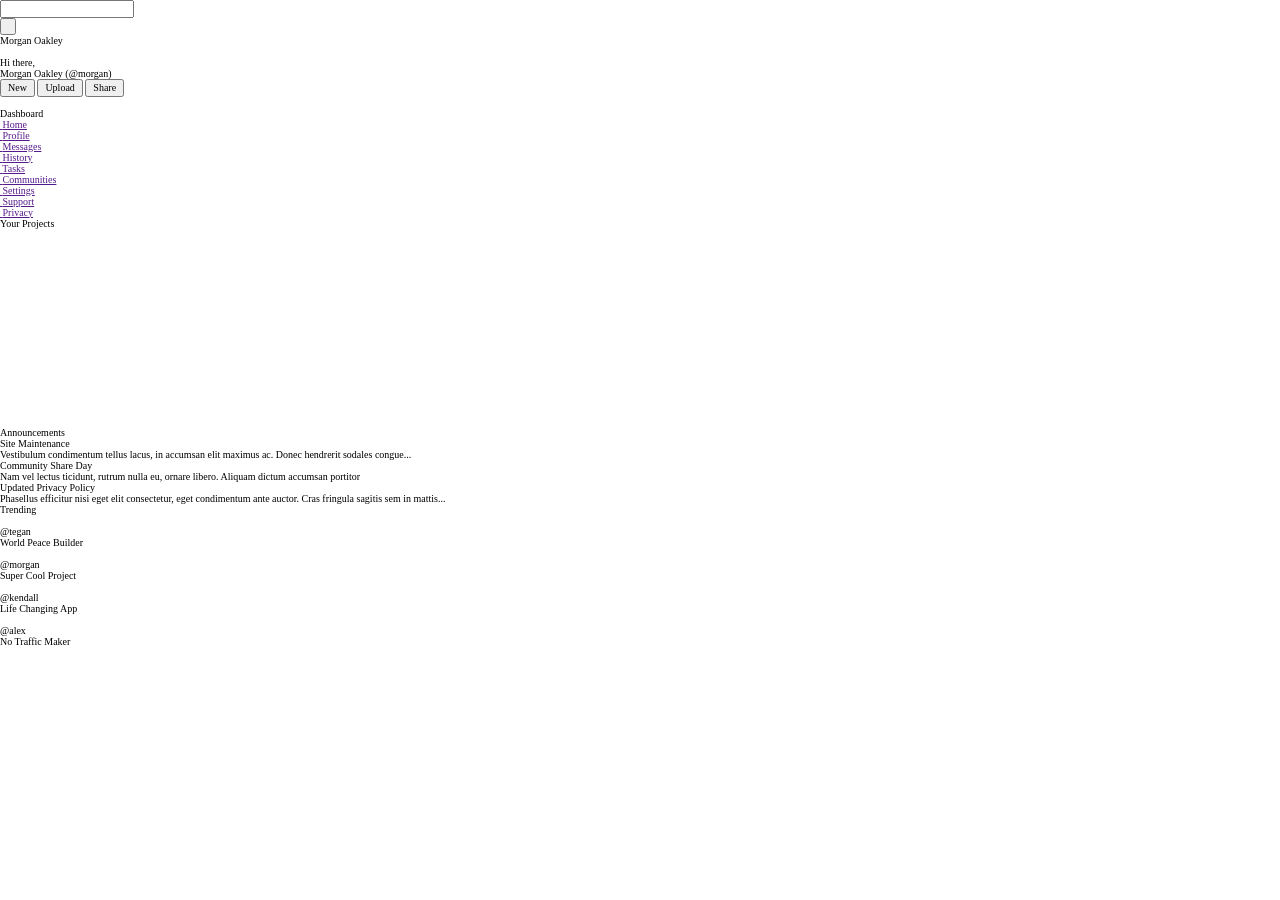
==== index.html @ 6ba6a6c7 "feat: add normilize.css" ====
<!DOCTYPE html>
<html lang="en">

<head>
    <meta charset="UTF-8">
    <meta name="viewport" content="width=device-width, initial-scale=1.0">
    <link rel="stylesheet" href="assets/css/style.css">
    <title>Admin Dashboard</title>
</head>

<body>
    <header class="header">
        <section class="header__top">
            <div class="header__search">
                <label for="search" class="header__label"></label>
                <input type="search" class="header__input" name="user__query" id="search">
            </div>
            <div class="header__user-nav">
                <button class="header__icon-button">
                    <img src="" alt="" class="header__icon">
                </button>
                <img src="" alt="" class="header__avatar-sm">
                <h2 class="header__username">
                    Morgan Oakley
                </h2>
            </div>
        </section>
        <section class="header__bottom">
            <div class="header__user-info">
                <img src="" alt="" class="header__avatar-bg">
                <div class="header__welcome-group">
                    <p class="header__welcome-hello">
                        Hi there,
                    </p>
                    <h2 class="header__welcome-user">
                        Morgan Oakley <span>(@morgan)</span>
                    </h2>
                </div>
            </div>
            <div class="header__actions">
                <button class="header__actions-button">New</button>
                <button class="header__actions-button">Upload</button>
                <button class="header__actions-button">Share</button>
            </div>
        </section>
    </header>
    <aside class="aside">
        <div class="aside__logo">
            <img src="" alt="" class="aside__logo-img">
            <h1 class="aside__logo-name">Dashboard</h1>
        </div>
        <nav class="aside__nav-main">
            <ul class="aside__nav-links">
                <li class="aside__nav-link">
                    <a href="" class="aside__nav-item-wrapper">
                        <img src="" alt="" class="aside__nav-icon">
                        <span class="aside__nav-text">Home</span>
                    </a>
                </li>
                <li class="aside__nav-link">
                    <a href="" class="aside__nav-item-wrapper">
                        <img src="" alt="" class="aside__nav-icon">
                        <span class="aside__nav-text">Profile</span>
                    </a>
                </li>
                <li class="aside__nav-link">
                    <a href="" class="aside__nav-item-wrapper">
                        <img src="" alt="" class="aside__nav-icon">
                        <span class="aside__nav-text">Messages</span>
                    </a>
                </li>
                <li class="aside__nav-link">
                    <a href="" class="aside__nav-item-wrapper">
                        <img src="" alt="" class="aside__nav-icon">
                        <span class="aside__nav-text">History</span>
                    </a>
                </li>
                <li class="aside__nav-link">
                    <a href="" class="aside__nav-item-wrapper">
                        <img src="" alt="" class="aside__nav-icon">
                        <span class="aside__nav-text">Tasks</span>
                    </a>
                </li>
                <li class="aside__nav-link">
                    <a href="" class="aside__nav-item-wrapper">
                        <img src="" alt="" class="aside__nav-icon">
                        <span class="aside__nav-text">Communities</span>
                    </a>
                </li>
            </ul>
        </nav>
        <nav class="aside__nav-ancillary">
            <ul class="aside__nav-links">
                <li class="aside__nav-link">
                    <a href="" class="aside__nav-item-wrapper">
                        <img src="" alt="" class="aside__nav-icon">
                        <span class="aside__nav-text">Settings</span>
                    </a>
                </li>
                <li class="aside__nav-link">
                    <a href="" class="aside__nav-item-wrapper">
                        <img src="" alt="" class="aside__nav-icon">
                        <span class="aside__nav-text">Support</span>
                    </a>
                </li>
                <li class="aside__nav-link">
                    <a href="" class="aside__nav-item-wrapper">
                        <img src="" alt="" class="aside__nav-icon">
                        <span class="aside__nav-text">Privacy</span>
                    </a>
                </li>
            </ul>
        </nav>
    </aside>
    <main class="main">
        <section class="main__projects-wrapper">
            <h2 class="main__projects-title">Your Projects</h2>
            <ul class="main__projects">
                <li class="main__project">
                    <h3 class="main__project-title"></h3>
                    <p class="main__project-desc"></p>
                    <ul class="main__project-actions">
                        <li class="main__project-action">
                            <img src="" alt="" class="main__project-icon">
                        </li>
                        <li class="main__project-action">
                            <img src="" alt="" class="main__project-icon">
                        </li>
                        <li class="main__project-action">
                            <img src="" alt="" class="main__project-icon">
                        </li>
                    </ul>
                </li>
                <li class="main__project">
                    <h3 class="main__project-title"></h3>
                    <p class="main__project-desc"></p>
                    <ul class="main__project-actions">
                        <li class="main__project-action">
                            <img src="" alt="" class="main__project-icon">
                        </li>
                        <li class="main__project-action">
                            <img src="" alt="" class="main__project-icon">
                        </li>
                        <li class="main__project-action">
                            <img src="" alt="" class="main__project-icon">
                        </li>
                    </ul>
                </li>
                <li class="main__project">
                    <h3 class="main__project-title"></h3>
                    <p class="main__project-desc"></p>
                    <ul class="main__project-actions">
                        <li class="main__project-action">
                            <img src="" alt="" class="main__project-icon">
                        </li>
                        <li class="main__project-action">
                            <img src="" alt="" class="main__project-icon">
                        </li>
                        <li class="main__project-action">
                            <img src="" alt="" class="main__project-icon">
                        </li>
                    </ul>
                </li>
                <li class="main__project">
                    <h3 class="main__project-title"></h3>
                    <p class="main__project-desc"></p>
                    <ul class="main__project-actions">
                        <li class="main__project-action">
                            <img src="" alt="" class="main__project-icon">
                        </li>
                        <li class="main__project-action">
                            <img src="" alt="" class="main__project-icon">
                        </li>
                        <li class="main__project-action">
                            <img src="" alt="" class="main__project-icon">
                        </li>
                    </ul>
                </li>
                <li class="main__project">
                    <h3 class="main__project-title"></h3>
                    <p class="main__project-desc"></p>
                    <ul class="main__project-actions">
                        <li class="main__project-action">
                            <img src="" alt="" class="main__project-icon">
                        </li>
                        <li class="main__project-action">
                            <img src="" alt="" class="main__project-icon">
                        </li>
                        <li class="main__project-action">
                            <img src="" alt="" class="main__project-icon">
                        </li>
                    </ul>
                </li>
                <li class="main__project">
                    <h3 class="main__project-title"></h3>
                    <p class="main__project-desc"></p>
                    <ul class="main__project-actions">
                        <li class="main__project-action">
                            <img src="" alt="" class="main__project-icon">
                        </li>
                        <li class="main__project-action">
                            <img src="" alt="" class="main__project-icon">
                        </li>
                        <li class="main__project-action">
                            <img src="" alt="" class="main__project-icon">
                        </li>
                    </ul>
                </li>
            </ul>
        </section>
        <aside class="main__aside">
            <section class="main__announcements-wrapper">
                <h2 class="main__announcements-title">Announcements</h2>
                <ul class="main__announcements">
                    <li class="main__announcement">
                        <h3 class="main__announcement-title">Site Maintenance</h3>
                        <p class="main__announcement-desc">
                            Vestibulum condimentum tellus lacus,
                            in accumsan elit maximus ac. Donec
                            hendrerit sodales congue...
                        </p>
                    </li>
                    <li class="main__announcement">
                        <h3 class="main__announcement-title">Community Share Day</h3>
                        <p class="main__announcement-desc">
                            Nam vel lectus ticidunt, rutrum nulla
                            eu, ornare libero. Aliquam dictum
                            accumsan portitor
                        </p>
                    </li>
                    <li class="main__announcement">
                        <h3 class="main__announcement-title">Updated Privacy Policy</h3>
                        <p class="main__announcement-desc">
                            Phasellus efficitur nisi eget elit
                            consectetur, eget condimentum ante
                            auctor. Cras fringula sagitis sem in
                            mattis...
                        </p>
                    </li>
                </ul>
            </section>
            <section class="main__trending-wrapper">
                <h2 class="main__trending-title">Trending</h2>
                <ul class="main__trending-users">
                    <li class="main__trending-user">
                        <img src="" alt="" class="main__trending-user-icon">
                        <div class="main__trending-user-info">
                            <p class="main__trending-user-nick">@tegan</p>
                            <p class="main__trending-user-desc">World Peace Builder</p>
                        </div>
                    </li>
                    <li class="main__trending-user">
                        <img src="" alt="" class="main__trending-user-icon">
                        <div class="main__trending-user-info">
                            <p class="main__trending-user-nick">@morgan</p>
                            <p class="main__trending-user-desc">Super Cool Project</p>
                        </div>
                    </li>
                    <li class="main__trending-user">
                        <img src="" alt="" class="main__trending-user-icon">
                        <div class="main__trending-user-info">
                            <p class="main__trending-user-nick">@kendall</p>
                            <p class="main__trending-user-desc">Life Changing App</p>
                        </div>
                    </li>
                    <li class="main__trending-user">
                        <img src="" alt="" class="main__trending-user-icon">
                        <div class="main__trending-user-info">
                            <p class="main__trending-user-nick">@alex</p>
                            <p class="main__trending-user-desc">No Traffic Maker</p>
                        </div>
                    </li>
                </ul>
            </section>
        </aside>
    </main>
</body>

</html>
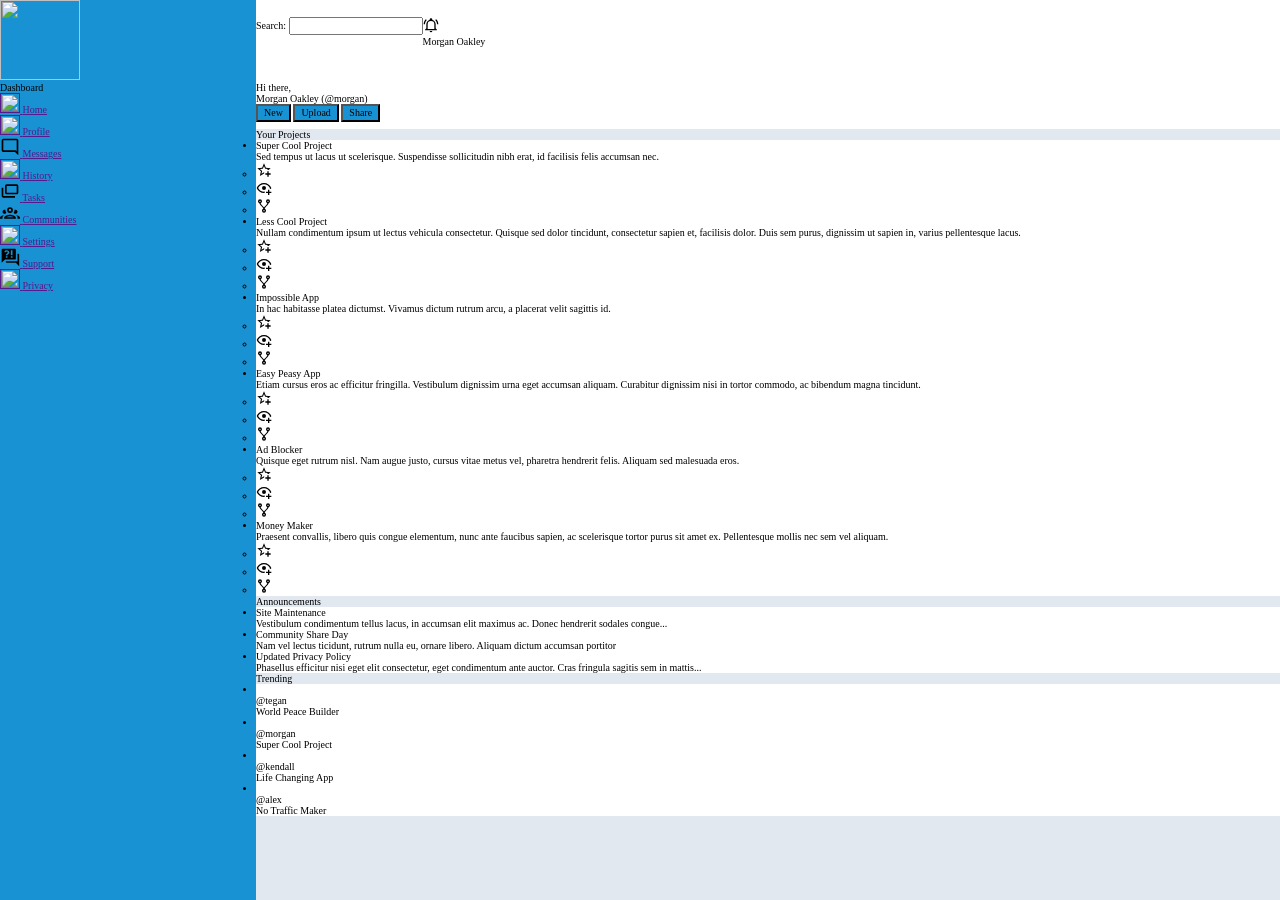
==== commit 6c405f77: "feat: add assets and the layout of major elements" ====
--- a/index.html
+++ b/index.html
@@ -12,12 +12,12 @@
     <header class="header">
         <section class="header__top">
             <div class="header__search">
-                <label for="search" class="header__label"></label>
+                <label for="search" class="header__label">Search:</label>
                 <input type="search" class="header__input" name="user__query" id="search">
             </div>
             <div class="header__user-nav">
                 <button class="header__icon-button">
-                    <img src="" alt="" class="header__icon">
+                    <img src="assets/img/bell-ring-outline.svg" width="16" height="16px" alt="" class="header__icon">
                 </button>
                 <img src="" alt="" class="header__avatar-sm">
                 <h2 class="header__username">
@@ -46,44 +46,44 @@
     </header>
     <aside class="aside">
         <div class="aside__logo">
-            <img src="" alt="" class="aside__logo-img">
+            <img src="assets/img/view-dashboard.svg" alt="" class="aside__logo-img">
             <h1 class="aside__logo-name">Dashboard</h1>
         </div>
         <nav class="aside__nav-main">
             <ul class="aside__nav-links">
                 <li class="aside__nav-link">
                     <a href="" class="aside__nav-item-wrapper">
-                        <img src="" alt="" class="aside__nav-icon">
+                        <img src="assets/img/home-outline.svg" alt="" class="aside__nav-icon">
                         <span class="aside__nav-text">Home</span>
                     </a>
                 </li>
                 <li class="aside__nav-link">
                     <a href="" class="aside__nav-item-wrapper">
-                        <img src="" alt="" class="aside__nav-icon">
+                        <img src="assets/img/card-account-details-outline.svg" alt="" class="aside__nav-icon">
                         <span class="aside__nav-text">Profile</span>
                     </a>
                 </li>
                 <li class="aside__nav-link">
                     <a href="" class="aside__nav-item-wrapper">
-                        <img src="" alt="" class="aside__nav-icon">
+                        <img src="assets/img/message-reply-outline.svg" alt="" class="aside__nav-icon">
                         <span class="aside__nav-text">Messages</span>
                     </a>
                 </li>
                 <li class="aside__nav-link">
                     <a href="" class="aside__nav-item-wrapper">
-                        <img src="" alt="" class="aside__nav-icon">
+                        <img src="assets/img/history.svg" alt="" class="aside__nav-icon">
                         <span class="aside__nav-text">History</span>
                     </a>
                 </li>
                 <li class="aside__nav-link">
                     <a href="" class="aside__nav-item-wrapper">
-                        <img src="" alt="" class="aside__nav-icon">
+                        <img src="assets/img/dock-window.svg" alt="" class="aside__nav-icon">
                         <span class="aside__nav-text">Tasks</span>
                     </a>
                 </li>
                 <li class="aside__nav-link">
                     <a href="" class="aside__nav-item-wrapper">
-                        <img src="" alt="" class="aside__nav-icon">
+                        <img src="assets/img/account-group-outline.svg" alt="" class="aside__nav-icon">
                         <span class="aside__nav-text">Communities</span>
                     </a>
                 </li>
@@ -93,19 +93,19 @@
             <ul class="aside__nav-links">
                 <li class="aside__nav-link">
                     <a href="" class="aside__nav-item-wrapper">
-                        <img src="" alt="" class="aside__nav-icon">
+                        <img src="assets/img/cog.svg" alt="" class="aside__nav-icon">
                         <span class="aside__nav-text">Settings</span>
                     </a>
                 </li>
                 <li class="aside__nav-link">
                     <a href="" class="aside__nav-item-wrapper">
-                        <img src="" alt="" class="aside__nav-icon">
+                        <img src="assets/img/frequently-asked-questions.svg" alt="" class="aside__nav-icon">
                         <span class="aside__nav-text">Support</span>
                     </a>
                 </li>
                 <li class="aside__nav-link">
                     <a href="" class="aside__nav-item-wrapper">
-                        <img src="" alt="" class="aside__nav-icon">
+                        <img src="assets/img/shield-check-outline.svg" alt="" class="aside__nav-icon">
                         <span class="aside__nav-text">Privacy</span>
                     </a>
                 </li>
@@ -117,92 +117,116 @@
             <h2 class="main__projects-title">Your Projects</h2>
             <ul class="main__projects">
                 <li class="main__project">
-                    <h3 class="main__project-title"></h3>
-                    <p class="main__project-desc"></p>
-                    <ul class="main__project-actions">
-                        <li class="main__project-action">
-                            <img src="" alt="" class="main__project-icon">
-                        </li>
-                        <li class="main__project-action">
-                            <img src="" alt="" class="main__project-icon">
-                        </li>
-                        <li class="main__project-action">
-                            <img src="" alt="" class="main__project-icon">
-                        </li>
-                    </ul>
-                </li>
-                <li class="main__project">
-                    <h3 class="main__project-title"></h3>
-                    <p class="main__project-desc"></p>
-                    <ul class="main__project-actions">
-                        <li class="main__project-action">
-                            <img src="" alt="" class="main__project-icon">
-                        </li>
-                        <li class="main__project-action">
-                            <img src="" alt="" class="main__project-icon">
-                        </li>
-                        <li class="main__project-action">
-                            <img src="" alt="" class="main__project-icon">
-                        </li>
-                    </ul>
-                </li>
-                <li class="main__project">
-                    <h3 class="main__project-title"></h3>
-                    <p class="main__project-desc"></p>
-                    <ul class="main__project-actions">
-                        <li class="main__project-action">
-                            <img src="" alt="" class="main__project-icon">
-                        </li>
-                        <li class="main__project-action">
-                            <img src="" alt="" class="main__project-icon">
-                        </li>
-                        <li class="main__project-action">
-                            <img src="" alt="" class="main__project-icon">
-                        </li>
-                    </ul>
-                </li>
-                <li class="main__project">
-                    <h3 class="main__project-title"></h3>
-                    <p class="main__project-desc"></p>
-                    <ul class="main__project-actions">
-                        <li class="main__project-action">
-                            <img src="" alt="" class="main__project-icon">
-                        </li>
-                        <li class="main__project-action">
-                            <img src="" alt="" class="main__project-icon">
-                        </li>
-                        <li class="main__project-action">
-                            <img src="" alt="" class="main__project-icon">
-                        </li>
-                    </ul>
-                </li>
-                <li class="main__project">
-                    <h3 class="main__project-title"></h3>
-                    <p class="main__project-desc"></p>
-                    <ul class="main__project-actions">
-                        <li class="main__project-action">
-                            <img src="" alt="" class="main__project-icon">
-                        </li>
-                        <li class="main__project-action">
-                            <img src="" alt="" class="main__project-icon">
-                        </li>
-                        <li class="main__project-action">
-                            <img src="" alt="" class="main__project-icon">
-                        </li>
-                    </ul>
-                </li>
-                <li class="main__project">
-                    <h3 class="main__project-title"></h3>
-                    <p class="main__project-desc"></p>
-                    <ul class="main__project-actions">
-                        <li class="main__project-action">
-                            <img src="" alt="" class="main__project-icon">
-                        </li>
-                        <li class="main__project-action">
-                            <img src="" alt="" class="main__project-icon">
-                        </li>
-                        <li class="main__project-action">
-                            <img src="" alt="" class="main__project-icon">
+                    <h3 class="main__project-title">Super Cool Project</h3>
+                    <p class="main__project-desc">
+                        Sed tempus ut lacus ut scelerisque. Suspendisse 
+                        sollicitudin nibh erat, id facilisis felis accumsan nec.
+                    </p>
+                    <ul class="main__project-actions">
+                        <li class="main__project-action">
+                            <img src="assets/img/star-plus-outline.svg" alt="" class="main__project-icon">
+                        </li>
+                        <li class="main__project-action">
+                            <img src="assets/img/eye-plus-outline.svg" alt="" class="main__project-icon">
+                        </li>
+                        <li class="main__project-action">
+                            <img src="assets/img/source-fork.svg" alt="" class="main__project-icon">
+                        </li>
+                    </ul>
+                </li>
+                <li class="main__project">
+                    <h3 class="main__project-title">Less Cool Project</h3>
+                    <p class="main__project-desc">
+                        Nullam condimentum ipsum ut lectus vehicula consectetur.
+                        Quisque sed dolor tincidunt, consectetur sapien et, 
+                        facilisis dolor. Duis sem purus, dignissim ut sapien in,
+                        varius pellentesque lacus.
+                    </p>
+                    <ul class="main__project-actions">
+                        <li class="main__project-action">
+                            <img src="assets/img/star-plus-outline.svg" alt="" class="main__project-icon">
+                        </li>
+                        <li class="main__project-action">
+                            <img src="assets/img/eye-plus-outline.svg" alt="" class="main__project-icon">
+                        </li>
+                        <li class="main__project-action">
+                            <img src="assets/img/source-fork.svg" alt="" class="main__project-icon">
+                        </li>
+                    </ul>
+                </li>
+                <li class="main__project">
+                    <h3 class="main__project-title">Impossible App</h3>
+                    <p class="main__project-desc">
+                        In hac habitasse platea dictumst. Vivamus dictum rutrum 
+                        arcu, a placerat velit sagittis id.
+                    </p>
+                    <ul class="main__project-actions">
+                        <li class="main__project-action">
+                            <img src="assets/img/star-plus-outline.svg" alt="" class="main__project-icon">
+                        </li>
+                        <li class="main__project-action">
+                            <img src="assets/img/eye-plus-outline.svg" alt="" class="main__project-icon">
+                        </li>
+                        <li class="main__project-action">
+                            <img src="assets/img/source-fork.svg" alt="" class="main__project-icon">
+                        </li>
+                    </ul>
+                </li>
+                <li class="main__project">
+                    <h3 class="main__project-title">Easy Peasy App</h3>
+                    <p class="main__project-desc">
+                        Etiam cursus eros ac efficitur fringilla. Vestibulum
+                        dignissim urna eget accumsan aliquam. Curabitur 
+                        dignissim nisi in tortor commodo, ac bibendum magna
+                        tincidunt.
+                    </p>
+                    <ul class="main__project-actions">
+                        <li class="main__project-action">
+                            <img src="assets/img/star-plus-outline.svg" alt="" class="main__project-icon">
+                        </li>
+                        <li class="main__project-action">
+                            <img src="assets/img/eye-plus-outline.svg" alt="" class="main__project-icon">
+                        </li>
+                        <li class="main__project-action">
+                            <img src="assets/img/source-fork.svg" alt="" class="main__project-icon">
+                        </li>
+                    </ul>
+                </li>
+                <li class="main__project">
+                    <h3 class="main__project-title">Ad Blocker</h3>
+                    <p class="main__project-desc">
+                       Quisque eget rutrum nisl. Nam augue justo, cursus vitae
+                       metus vel, pharetra hendrerit felis. Aliquam sed
+                       malesuada eros. 
+                    </p>
+                    <ul class="main__project-actions">
+                        <li class="main__project-action">
+                            <img src="assets/img/star-plus-outline.svg" alt="" class="main__project-icon">
+                        </li>
+                        <li class="main__project-action">
+                            <img src="assets/img/eye-plus-outline.svg" alt="" class="main__project-icon">
+                        </li>
+                        <li class="main__project-action">
+                            <img src="assets/img/source-fork.svg" alt="" class="main__project-icon">
+                        </li>
+                    </ul>
+                </li>
+                <li class="main__project">
+                    <h3 class="main__project-title">Money Maker</h3>
+                    <p class="main__project-desc">
+                      Praesent convallis, libero quis congue elementum, nunc
+                      ante faucibus sapien, ac scelerisque tortor purus sit amet
+                      ex. Pellentesque mollis nec sem vel aliquam.  
+                    </p>
+                    <ul class="main__project-actions">
+                        <li class="main__project-action">
+                            <img src="assets/img/star-plus-outline.svg" alt="" class="main__project-icon">
+                        </li>
+                        <li class="main__project-action">
+                            <img src="assets/img/eye-plus-outline.svg" alt="" class="main__project-icon">
+                        </li>
+                        <li class="main__project-action">
+                            <img src="assets/img/source-fork.svg" alt="" class="main__project-icon">
                         </li>
                     </ul>
                 </li>
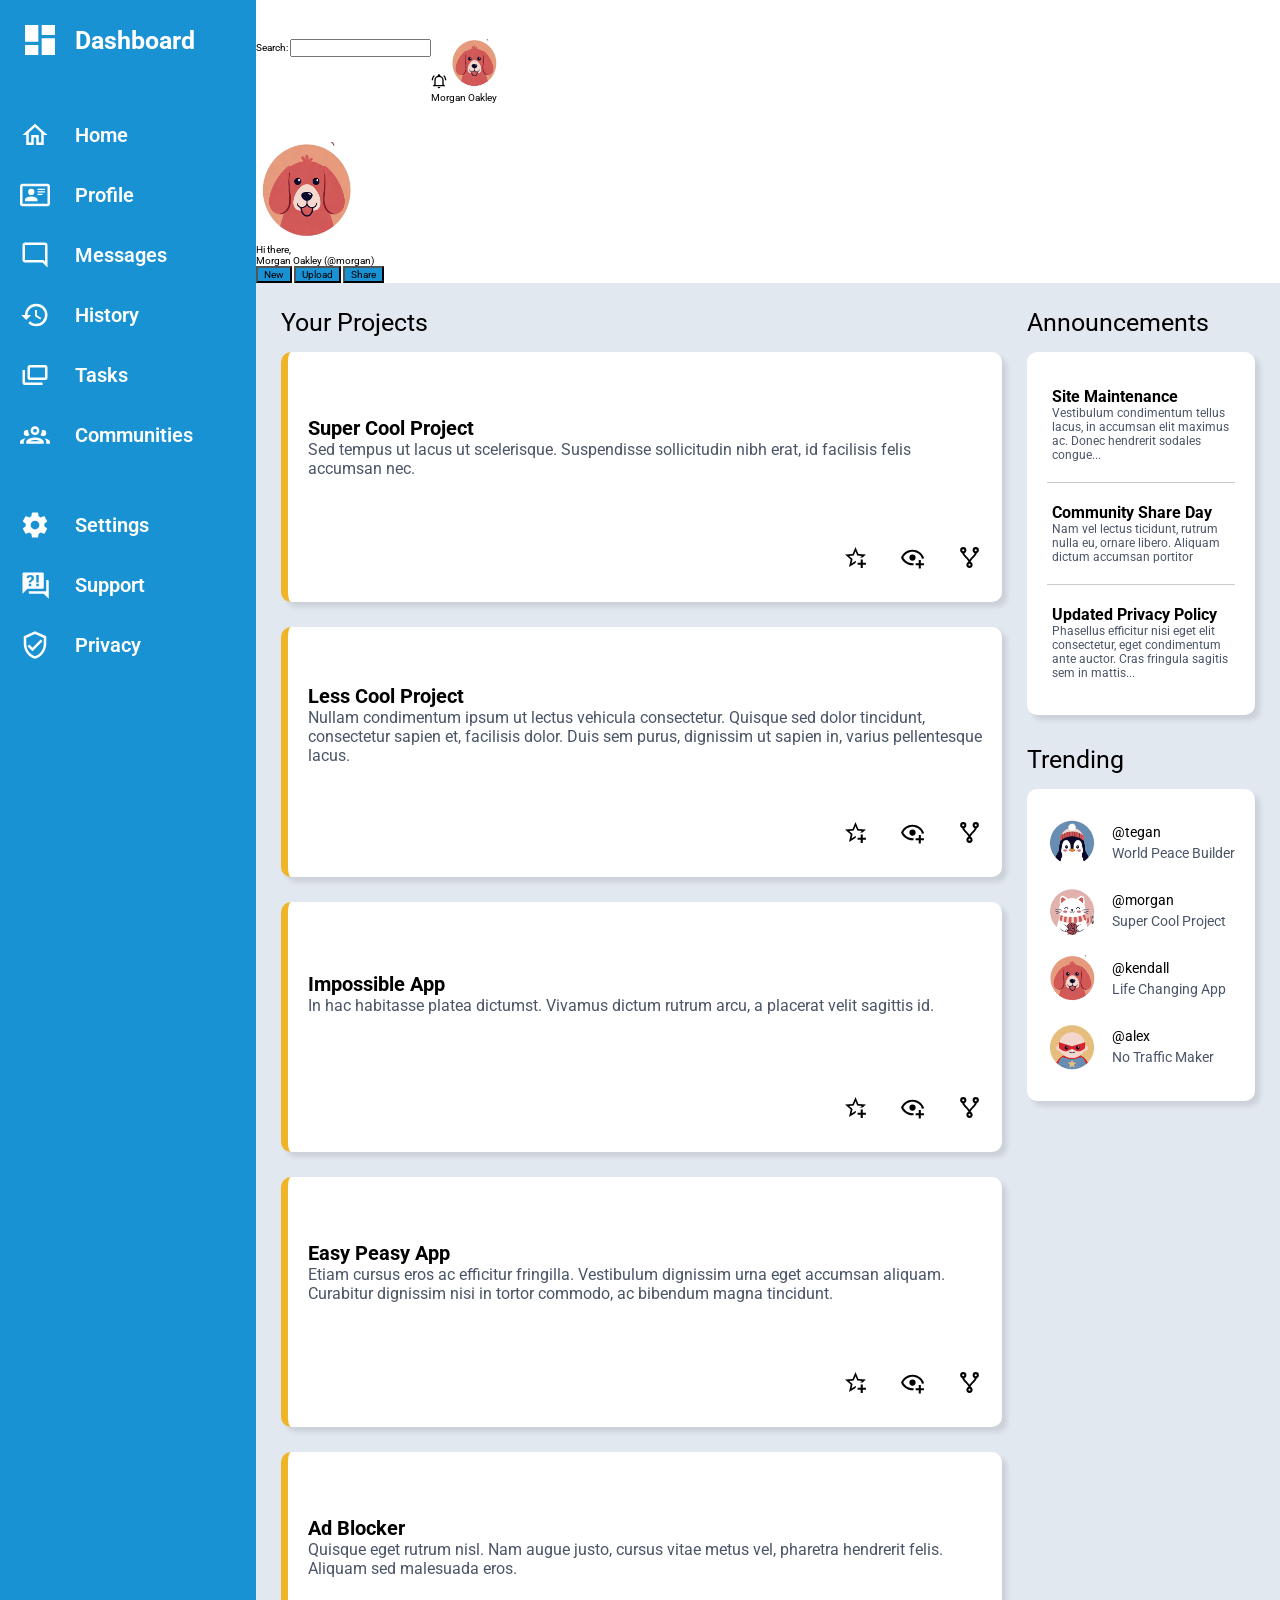
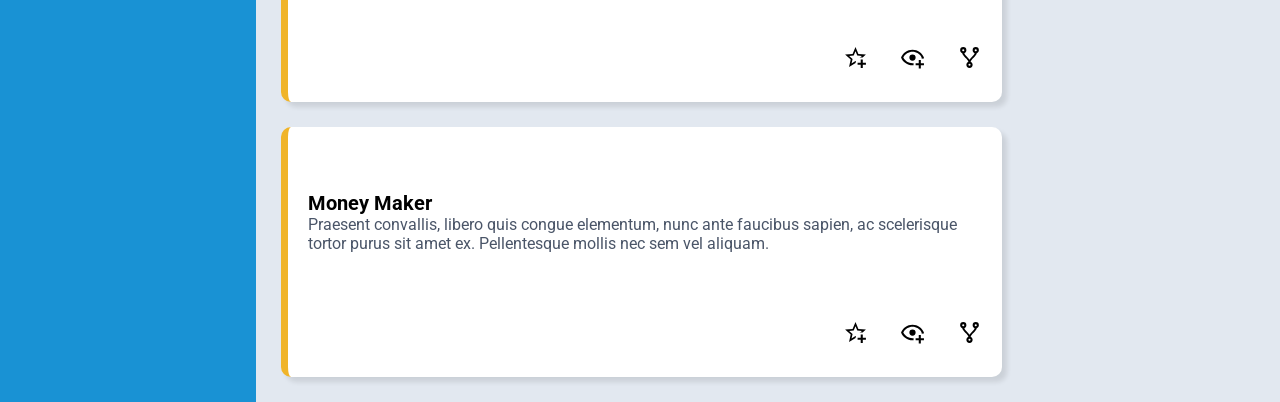
==== commit 7bb798a9: "feat: add styles to announcements and trending sections" ====
--- a/index.html
+++ b/index.html
@@ -17,9 +17,9 @@
             </div>
             <div class="header__user-nav">
                 <button class="header__icon-button">
-                    <img src="assets/img/bell-ring-outline.svg" width="16" height="16px" alt="" class="header__icon">
+                    <img src="assets/img/bell-ring-outline.svg" width="16" height="16" alt="" class="header__icon">
                 </button>
-                <img src="" alt="" class="header__avatar-sm">
+                <img src="assets/img/avatar3.png" width="50" height="50" alt="" class="header__avatar-sm">
                 <h2 class="header__username">
                     Morgan Oakley
                 </h2>
@@ -27,7 +27,7 @@
         </section>
         <section class="header__bottom">
             <div class="header__user-info">
-                <img src="" alt="" class="header__avatar-bg">
+                <img src="assets/img/avatar3.png" width="100" height="100" alt="" class="header__avatar-bg">
                 <div class="header__welcome-group">
                     <p class="header__welcome-hello">
                         Hi there,
@@ -114,9 +114,9 @@
     </aside>
     <main class="main">
         <section class="main__projects-wrapper">
-            <h2 class="main__projects-title">Your Projects</h2>
+            <h2 class="main__projects-title main__title">Your Projects</h2>
             <ul class="main__projects">
-                <li class="main__project">
+                <li class="main__project main__card">
                     <h3 class="main__project-title">Super Cool Project</h3>
                     <p class="main__project-desc">
                         Sed tempus ut lacus ut scelerisque. Suspendisse 
@@ -134,7 +134,7 @@
                         </li>
                     </ul>
                 </li>
-                <li class="main__project">
+                <li class="main__project main__card">
                     <h3 class="main__project-title">Less Cool Project</h3>
                     <p class="main__project-desc">
                         Nullam condimentum ipsum ut lectus vehicula consectetur.
@@ -154,7 +154,7 @@
                         </li>
                     </ul>
                 </li>
-                <li class="main__project">
+                <li class="main__project main__card">
                     <h3 class="main__project-title">Impossible App</h3>
                     <p class="main__project-desc">
                         In hac habitasse platea dictumst. Vivamus dictum rutrum 
@@ -172,7 +172,7 @@
                         </li>
                     </ul>
                 </li>
-                <li class="main__project">
+                <li class="main__project main__card">
                     <h3 class="main__project-title">Easy Peasy App</h3>
                     <p class="main__project-desc">
                         Etiam cursus eros ac efficitur fringilla. Vestibulum
@@ -192,7 +192,7 @@
                         </li>
                     </ul>
                 </li>
-                <li class="main__project">
+                <li class="main__project main__card">
                     <h3 class="main__project-title">Ad Blocker</h3>
                     <p class="main__project-desc">
                        Quisque eget rutrum nisl. Nam augue justo, cursus vitae
@@ -211,7 +211,7 @@
                         </li>
                     </ul>
                 </li>
-                <li class="main__project">
+                <li class="main__project main__card">
                     <h3 class="main__project-title">Money Maker</h3>
                     <p class="main__project-desc">
                       Praesent convallis, libero quis congue elementum, nunc
@@ -234,8 +234,8 @@
         </section>
         <aside class="main__aside">
             <section class="main__announcements-wrapper">
-                <h2 class="main__announcements-title">Announcements</h2>
-                <ul class="main__announcements">
+                <h2 class="main__announcements-title main__title">Announcements</h2>
+                <ul class="main__announcements main__card">
                     <li class="main__announcement">
                         <h3 class="main__announcement-title">Site Maintenance</h3>
                         <p class="main__announcement-desc">
@@ -264,31 +264,31 @@
                 </ul>
             </section>
             <section class="main__trending-wrapper">
-                <h2 class="main__trending-title">Trending</h2>
-                <ul class="main__trending-users">
+                <h2 class="main__trending-title main__title">Trending</h2>
+                <ul class="main__trending-users main__card">
                     <li class="main__trending-user">
-                        <img src="" alt="" class="main__trending-user-icon">
+                        <img src="assets/img/avatar2.png" alt="" class="main__trending-user-icon">
                         <div class="main__trending-user-info">
                             <p class="main__trending-user-nick">@tegan</p>
                             <p class="main__trending-user-desc">World Peace Builder</p>
                         </div>
                     </li>
                     <li class="main__trending-user">
-                        <img src="" alt="" class="main__trending-user-icon">
+                        <img src="assets/img/avatar1.png" alt="" class="main__trending-user-icon">
                         <div class="main__trending-user-info">
                             <p class="main__trending-user-nick">@morgan</p>
                             <p class="main__trending-user-desc">Super Cool Project</p>
                         </div>
                     </li>
                     <li class="main__trending-user">
-                        <img src="" alt="" class="main__trending-user-icon">
+                        <img src="assets/img/avatar3.png" alt="" class="main__trending-user-icon">
                         <div class="main__trending-user-info">
                             <p class="main__trending-user-nick">@kendall</p>
                             <p class="main__trending-user-desc">Life Changing App</p>
                         </div>
                     </li>
                     <li class="main__trending-user">
-                        <img src="" alt="" class="main__trending-user-icon">
+                        <img src="assets/img/avatar4.png" alt="" class="main__trending-user-icon">
                         <div class="main__trending-user-info">
                             <p class="main__trending-user-nick">@alex</p>
                             <p class="main__trending-user-desc">No Traffic Maker</p>
--- a/assets/css/style.css
+++ b/assets/css/style.css
@@ -0,0 +1,711 @@
+@font-face {
+    font-family: "Roboto";
+    src: url('../fonts/Roboto-VariableFont_wdth\,wght.woff') format("woff"),
+    url("../fonts/Roboto-VariableFont_wdth\,wght.woff2") format("woff2");
+    font-style: normal;
+}
+
+/*! normalize.css v8.0.1 | MIT License | github.com/necolas/normalize.css */
+
+/* Document
+   ========================================================================== */
+
+/**
+ * 1. Correct the line height in all browsers.
+ * 2. Prevent adjustments of font size after orientation changes in iOS.
+ */
+
+
+html {
+    line-height: 1.15;
+    /* 1 */
+    -webkit-text-size-adjust: 100%;
+    /* 2 */
+}
+
+/* Sections
+     ========================================================================== */
+
+/**
+   * Remove the margin in all browsers.
+   */
+
+body {
+    margin: 0;
+}
+
+/**
+   * Render the `main` element consistently in IE.
+   */
+
+main {
+    display: block;
+}
+
+/**
+   * Correct the font size and margin on `h1` elements within `section` and
+   * `article` contexts in Chrome, Firefox, and Safari.
+   */
+
+h1 {
+    font-size: 2em;
+    margin: 0.67em 0;
+}
+
+/* Grouping content
+     ========================================================================== */
+
+/**
+   * 1. Add the correct box sizing in Firefox.
+   * 2. Show the overflow in Edge and IE.
+   */
+
+hr {
+    box-sizing: content-box;
+    /* 1 */
+    height: 0;
+    /* 1 */
+    overflow: visible;
+    /* 2 */
+}
+
+/**
+   * 1. Correct the inheritance and scaling of font size in all browsers.
+   * 2. Correct the odd `em` font sizing in all browsers.
+   */
+
+pre {
+    font-family: monospace, monospace;
+    /* 1 */
+    font-size: 1em;
+    /* 2 */
+}
+
+/* Text-level semantics
+     ========================================================================== */
+
+/**
+   * Remove the gray background on active links in IE 10.
+   */
+
+a {
+    background-color: transparent;
+}
+
+/**
+   * 1. Remove the bottom border in Chrome 57-
+   * 2. Add the correct text decoration in Chrome, Edge, IE, Opera, and Safari.
+   */
+
+abbr[title] {
+    border-bottom: none;
+    /* 1 */
+    text-decoration: underline;
+    /* 2 */
+    text-decoration: underline dotted;
+    /* 2 */
+}
+
+/**
+   * Add the correct font weight in Chrome, Edge, and Safari.
+   */
+
+b,
+strong {
+    font-weight: bolder;
+}
+
+/**
+   * 1. Correct the inheritance and scaling of font size in all browsers.
+   * 2. Correct the odd `em` font sizing in all browsers.
+   */
+
+code,
+kbd,
+samp {
+    font-family: monospace, monospace;
+    /* 1 */
+    font-size: 1em;
+    /* 2 */
+}
+
+/**
+   * Add the correct font size in all browsers.
+   */
+
+small {
+    font-size: 80%;
+}
+
+/**
+   * Prevent `sub` and `sup` elements from affecting the line height in
+   * all browsers.
+   */
+
+sub,
+sup {
+    font-size: 75%;
+    line-height: 0;
+    position: relative;
+    vertical-align: baseline;
+}
+
+sub {
+    bottom: -0.25em;
+}
+
+sup {
+    top: -0.5em;
+}
+
+/* Embedded content
+     ========================================================================== */
+
+/**
+   * Remove the border on images inside links in IE 10.
+   */
+
+img {
+    border-style: none;
+}
+
+/* Forms
+     ========================================================================== */
+
+/**
+   * 1. Change the font styles in all browsers.
+   * 2. Remove the margin in Firefox and Safari.
+   */
+
+button,
+input,
+optgroup,
+select,
+textarea {
+    font-family: inherit;
+    /* 1 */
+    font-size: 100%;
+    /* 1 */
+    line-height: 1.15;
+    /* 1 */
+    margin: 0;
+    /* 2 */
+}
+
+/**
+   * Show the overflow in IE.
+   * 1. Show the overflow in Edge.
+   */
+
+button,
+input {
+    /* 1 */
+    overflow: visible;
+}
+
+/**
+   * Remove the inheritance of text transform in Edge, Firefox, and IE.
+   * 1. Remove the inheritance of text transform in Firefox.
+   */
+
+button,
+select {
+    /* 1 */
+    text-transform: none;
+}
+
+/**
+   * Correct the inability to style clickable types in iOS and Safari.
+   */
+
+button,
+[type="button"],
+[type="reset"],
+[type="submit"] {
+    -webkit-appearance: button;
+}
+
+/**
+   * Remove the inner border and padding in Firefox.
+   */
+
+button::-moz-focus-inner,
+[type="button"]::-moz-focus-inner,
+[type="reset"]::-moz-focus-inner,
+[type="submit"]::-moz-focus-inner {
+    border-style: none;
+    padding: 0;
+}
+
+/**
+   * Restore the focus styles unset by the previous rule.
+   */
+
+button:-moz-focusring,
+[type="button"]:-moz-focusring,
+[type="reset"]:-moz-focusring,
+[type="submit"]:-moz-focusring {
+    outline: 1px dotted ButtonText;
+}
+
+/**
+   * Correct the padding in Firefox.
+   */
+
+fieldset {
+    padding: 0.35em 0.75em 0.625em;
+}
+
+/**
+   * 1. Correct the text wrapping in Edge and IE.
+   * 2. Correct the color inheritance from `fieldset` elements in IE.
+   * 3. Remove the padding so developers are not caught out when they zero out
+   *    `fieldset` elements in all browsers.
+   */
+
+legend {
+    box-sizing: border-box;
+    /* 1 */
+    color: inherit;
+    /* 2 */
+    display: table;
+    /* 1 */
+    max-width: 100%;
+    /* 1 */
+    padding: 0;
+    /* 3 */
+    white-space: normal;
+    /* 1 */
+}
+
+/**
+   * Add the correct vertical alignment in Chrome, Firefox, and Opera.
+   */
+
+progress {
+    vertical-align: baseline;
+}
+
+/**
+   * Remove the default vertical scrollbar in IE 10+.
+   */
+
+textarea {
+    overflow: auto;
+}
+
+/**
+   * 1. Add the correct box sizing in IE 10.
+   * 2. Remove the padding in IE 10.
+   */
+
+[type="checkbox"],
+[type="radio"] {
+    box-sizing: border-box;
+    /* 1 */
+    padding: 0;
+    /* 2 */
+}
+
+/**
+   * Correct the cursor style of increment and decrement buttons in Chrome.
+   */
+
+[type="number"]::-webkit-inner-spin-button,
+[type="number"]::-webkit-outer-spin-button {
+    height: auto;
+}
+
+/**
+   * 1. Correct the odd appearance in Chrome and Safari.
+   * 2. Correct the outline style in Safari.
+   */
+
+[type="search"] {
+    -webkit-appearance: textfield;
+    /* 1 */
+    outline-offset: -2px;
+    /* 2 */
+}
+
+/**
+   * Remove the inner padding in Chrome and Safari on macOS.
+   */
+
+[type="search"]::-webkit-search-decoration {
+    -webkit-appearance: none;
+}
+
+/**
+   * 1. Correct the inability to style clickable types in iOS and Safari.
+   * 2. Change font properties to `inherit` in Safari.
+   */
+
+::-webkit-file-upload-button {
+    -webkit-appearance: button;
+    /* 1 */
+    font: inherit;
+    /* 2 */
+}
+
+/* Interactive
+     ========================================================================== */
+
+/*
+   * Add the correct display in Edge, IE 10+, and Firefox.
+   */
+
+details {
+    display: block;
+}
+
+/*
+   * Add the correct display in all browsers.
+   */
+
+summary {
+    display: list-item;
+}
+
+/* Misc
+     ========================================================================== */
+
+/**
+   * Add the correct display in IE 10+.
+   */
+
+template {
+    display: none;
+}
+
+/**
+   * Add the correct display in IE 10.
+   */
+
+[hidden] {
+    display: none;
+}
+
+html,
+body,
+div,
+span,
+applet,
+object,
+iframe,
+h1,
+h2,
+h3,
+h4,
+h5,
+h6,
+p,
+blockquote,
+pre,
+a,
+abbr,
+acronym,
+address,
+big,
+cite,
+code,
+del,
+dfn,
+em,
+img,
+ins,
+kbd,
+q,
+s,
+samp,
+small,
+strike,
+strong,
+sub,
+sup,
+tt,
+var,
+b,
+u,
+i,
+center,
+dl,
+dt,
+dd,
+ol,
+ul,
+li,
+fieldset,
+form,
+label,
+legend,
+table,
+caption,
+tbody,
+tfoot,
+thead,
+tr,
+th,
+td,
+article,
+aside,
+canvas,
+details,
+embed,
+figure,
+figcaption,
+footer,
+header,
+hgroup,
+menu,
+nav,
+output,
+ruby,
+section,
+summary,
+time,
+mark,
+audio,
+video {
+    margin: 0;
+    padding: 0;
+    border: 0;
+    font-size: 100%;
+    font: inherit;
+    vertical-align: baseline;
+}
+
+html {
+    box-sizing: border-box;
+}
+
+html {
+    font-size: 62.5%;
+    scroll-behavior: smooth;
+}
+
+*,
+*::before,
+*::after {
+    box-sizing: inherit;
+}
+
+body {
+    height: 100vh;
+    display: grid;
+    grid-template: 1fr 6fr / 1fr 4fr;
+    grid-template-areas: 
+    "aside header"
+    "aside main";
+    font-family: "Roboto", sans-serif;
+}
+
+body ul {
+    list-style: none;
+}
+
+/* header styles start */
+
+.header {
+    grid-area: header;
+    display: grid;
+    grid-template-rows: repeat(2, 1fr);
+    align-items: center;
+}
+
+.header__top {
+    display: flex;
+}
+
+.header__search {
+    /* display: flex;
+    align-items: center;
+    gap: 20px; */
+}
+
+.header__icon-button {
+    background-color: transparent;
+    padding: 0;
+    border: 0;
+}
+
+.header__actions-button {
+    background-color: #1992D4;
+}
+
+/* header styles end */
+
+/* aside styles start */
+
+.aside {
+    grid-area: aside;
+    background-color: #1992D4;
+    padding: 20px;
+    display: grid;
+    align-items: start;
+    grid-template-rows: repeat(3, min-content);
+    gap: 60px;
+}
+
+.aside__logo {
+    display: grid;
+    align-items: center;
+    grid-template-columns: repeat(2, min-content);
+    gap: 15px;
+    color: white;
+}
+
+.aside__logo-img {
+    width: 4rem;
+}
+
+.aside__logo-name {
+    font-size: 2.5rem;
+    font-weight: 700;
+}
+
+.aside__nav-links {
+    display: grid;
+    grid-template-columns: min-content;
+    gap: 30px;
+}
+
+.aside__nav-item-wrapper {
+    display: flex;
+    align-items: center;
+    gap: 25px;
+    text-decoration: none;
+    color: white;
+    font-size: 2rem;
+    font-weight: 600;
+}
+
+.aside__nav-icon {
+    width: 3rem;
+}
+
+/* aside styles end */
+
+
+/* main styles start */
+
+.main {
+    grid-area: main;
+    background-color: #E2E8F0;
+    display: grid;
+    grid-template-columns: 4fr 1fr;
+    gap: 25px;
+    padding: 25px;
+}
+
+.main__title {
+    font-size: 2.5rem;
+    margin-bottom: 15px;
+}
+
+.main__projects {
+    display: grid;
+    grid-template-columns: repeat(auto-fill, minmax(350px, 1fr));
+    grid-auto-rows: 250px;
+    gap: 25px;
+}
+
+.main__card {
+    padding: 30px 20px;
+    border-radius: 10px;
+    display: grid;
+    box-shadow: 5px 5px 5px rgba(0, 0, 0, 0.1);
+    background-color: #fff;
+}
+
+.main__project {
+    border-left: 7px solid #F0B429;
+}
+
+.main__project-title {
+    font-size: 2rem;
+    font-weight: 700;
+    align-self: end;
+}
+
+.main__project-desc {
+    font-size: 1.6rem;
+    color: #4A5568;
+}
+
+.main__project-actions {
+    display: grid;
+    grid-template: 1fr / repeat(3, min-content);
+    gap: 32px;
+    justify-content: end;
+    align-self: end;
+}
+
+.main__project-icon {
+    width: 2.5rem;
+}
+
+.main__aside {
+    display: grid;
+    gap: 30px;
+    grid-template-rows: repeat(2, min-content);
+}
+
+.main__announcement {
+    border-bottom: 1px solid rgba(0, 0, 0, 0.2);
+    margin-bottom: 15px;
+    padding: 5px;
+}
+
+
+.main__announcement-title {
+    font-weight: 700;
+    font-size: 1.6rem;
+}
+
+.main__announcement-desc {
+    font-size: 1.2rem;
+    color: #4A5568;
+    margin-bottom: 15px;
+}
+
+.main__announcement:last-child .main__announcement-desc:last-child,
+.main__announcements .main__announcement:last-child {
+    margin-bottom: 0;
+    border-bottom: none;
+}
+
+.main__trending-wrapper {
+    align-self: start;
+}
+
+.main__trending-users {
+    display: grid;
+    grid-template-rows: repeat(4, min-content);
+    gap: 20px;
+}
+
+.main__trending-user {
+    display: grid;
+    grid-template-columns: repeat(2, max-content);
+    align-self: center;
+    gap: 15px;
+}
+
+.main__trending-user-info {
+    display: flex;
+    flex-direction: column;
+    justify-content: center;
+    gap: 5px;
+    font-size: 1.4rem;
+}
+
+.main__trending-user-desc {
+    color: #4A5568;
+}
+
+.main__trending-user-icon {
+    width: 50px;
+}
+
+/* main styles end */
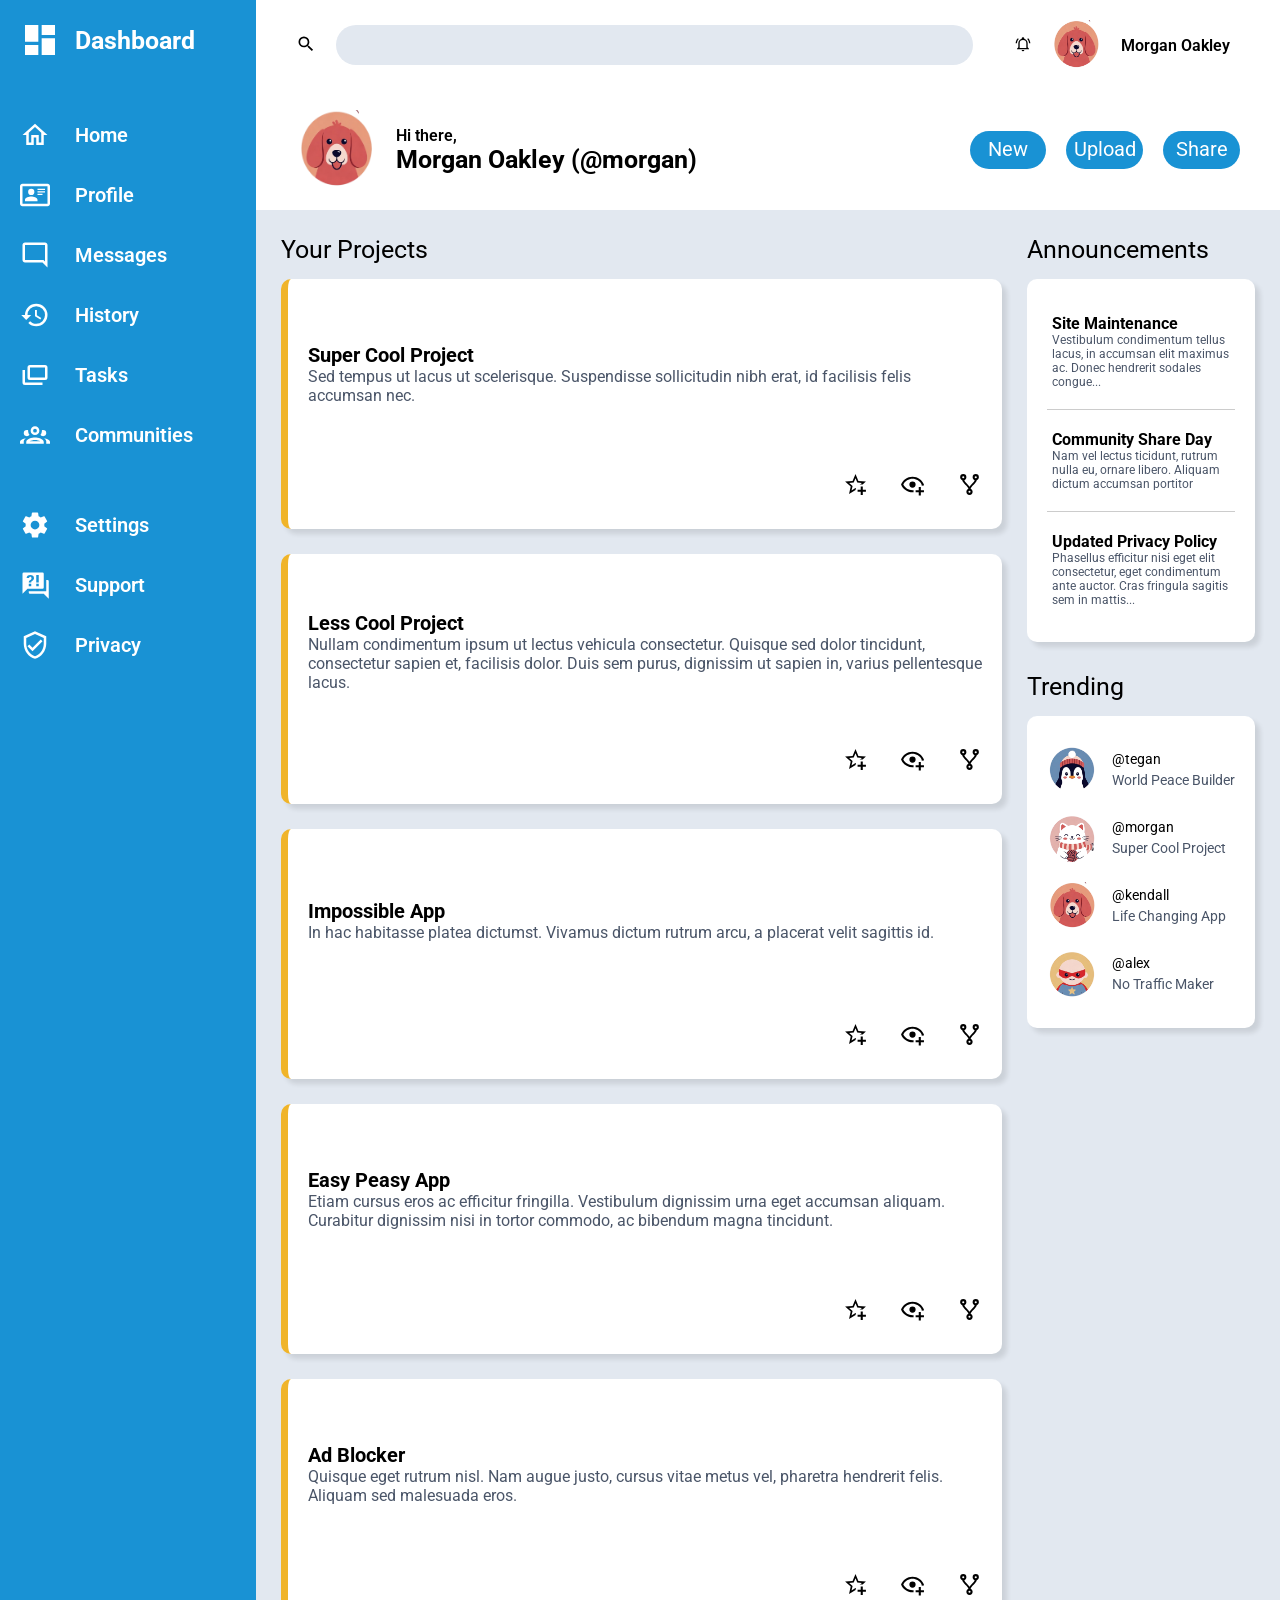
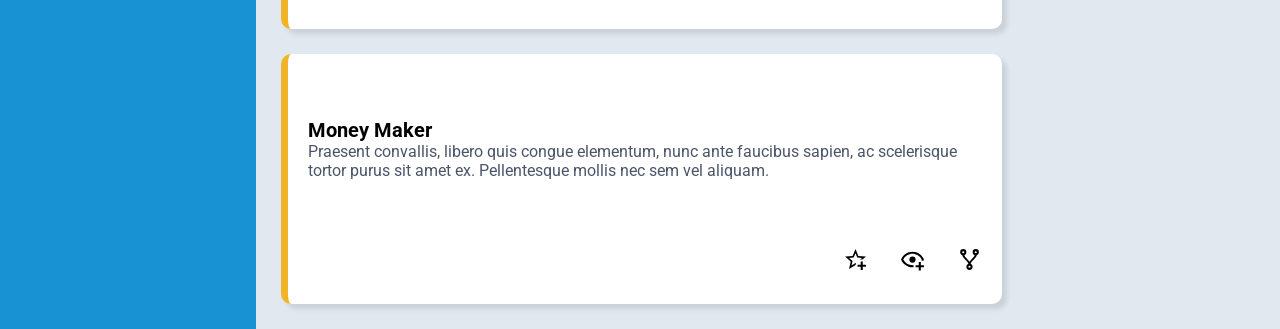
==== commit 1b25be36: "feat: add header styless" ====
--- a/index.html
+++ b/index.html
@@ -12,7 +12,9 @@
     <header class="header">
         <section class="header__top">
             <div class="header__search">
-                <label for="search" class="header__label">Search:</label>
+                <label for="search" class="header__label">
+                    <img src="assets/img/magnify.svg" width="20" height="20" alt="" class="header__label-icon">
+                </label>
                 <input type="search" class="header__input" name="user__query" id="search">
             </div>
             <div class="header__user-nav">
@@ -27,7 +29,7 @@
         </section>
         <section class="header__bottom">
             <div class="header__user-info">
-                <img src="assets/img/avatar3.png" width="100" height="100" alt="" class="header__avatar-bg">
+                <img src="assets/img/avatar3.png" width="80" height="80" alt="" class="header__avatar-bg">
                 <div class="header__welcome-group">
                     <p class="header__welcome-hello">
                         Hi there,
--- a/assets/css/style.css
+++ b/assets/css/style.css
@@ -509,18 +509,39 @@
 .header {
     grid-area: header;
     display: grid;
-    grid-template-rows: repeat(2, 1fr);
+    grid-template-rows: repeat(2, max-content);
     align-items: center;
+    gap: 40px;
+    padding: 20px 40px;
 }
 
 .header__top {
+    display: grid;
+    grid-template-columns: 3fr 1fr;
+    justify-content: space-around;
+}
+
+.header__search {
     display: flex;
-}
-
-.header__search {
-    /* display: flex;
     align-items: center;
-    gap: 20px; */
+    gap: 20px;
+}
+
+.header__input {
+    padding: 5px 8px;
+    border-radius: 20px;
+    width: 90%;
+    height: 40px;
+    background-color: #E2E8F0;
+    border: none;
+    font-size: 1.6rem;
+}
+
+.header__user-nav {
+    display: flex;
+    align-items: center;
+    justify-content: center;
+    gap: 20px;
 }
 
 .header__icon-button {
@@ -529,7 +550,47 @@
     border: 0;
 }
 
+.header__username {
+    font-size: 1.6rem;
+    font-weight: 600;
+}
+
+.header__bottom {
+    display: grid;
+    grid-template-columns: repeat(2, max-content);
+    justify-content: space-between;
+    align-items: center;
+}
+
+.header__user-info {
+    display: flex;
+    align-items: center;
+    gap: 20px;
+}
+
+.header__welcome-hello {
+    font-size: 1.6rem;
+    font-weight: 600;
+}
+
+.header__welcome-user {
+    font-size: 2.5rem;
+    font-weight: 700;
+}
+
+.header__actions {
+    display: grid;
+    grid-template-columns: repeat(3, 1fr);
+    gap: 20px;
+}
+
 .header__actions-button {
+    color: white;
+    border: none;
+    border-radius: 20px;
+    width: clamp(50px, 6vw, 200px);
+    height: clamp(30px, 3vw, 60px);
+    font-size: clamp(1.2rem, 2vw, 2rem);
     background-color: #1992D4;
 }
 
